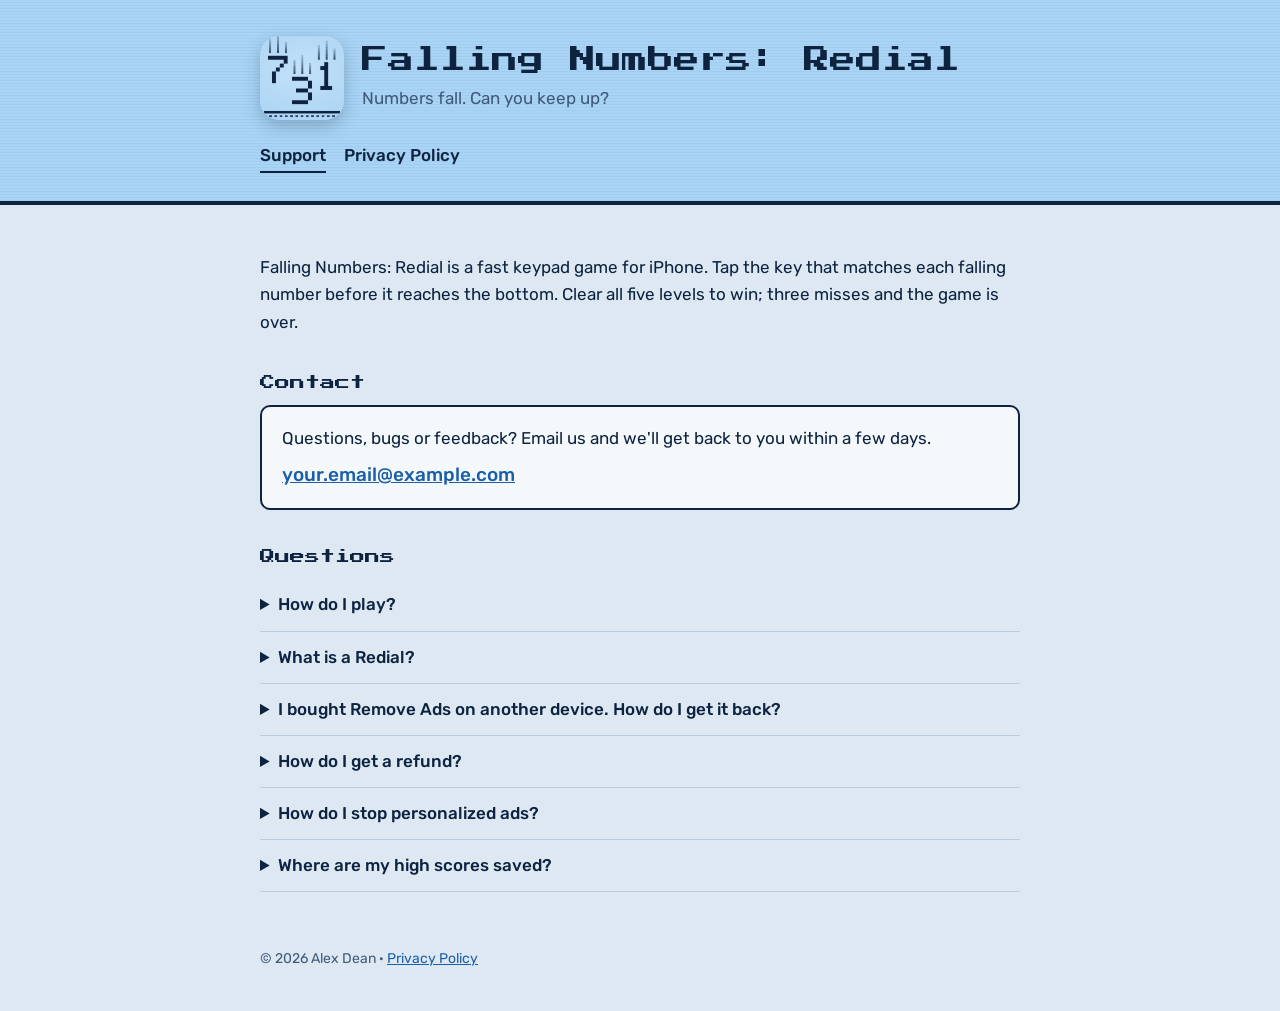
==== index.html @ 5bd40172 "Add files via upload" ====
<!DOCTYPE html>
<html lang="en">
<head>
<meta charset="utf-8">
<meta name="viewport" content="width=device-width,initial-scale=1">
<title>Falling Numbers: Redial — Support</title>
<meta name="description" content="Support for Falling Numbers: Redial, a fast keypad game for iPhone.">
<link rel="icon" href="icon.png">
<link rel="preconnect" href="https://fonts.googleapis.com">
<link href="https://fonts.googleapis.com/css2?family=Press+Start+2P&family=Rubik:wght@400;500&display=swap" rel="stylesheet">
<link rel="stylesheet" href="style.css">
</head>
<body>
<header>
  <div class="wrap">
    <div class="brand">
      <img src="icon.png" alt="Falling Numbers: Redial app icon">
      <div>
        <h1>Falling Numbers: Redial</h1>
        <p class="tag">Numbers fall. Can you keep up?</p>
      </div>
    </div>
    <nav><a href="index.html" aria-current="page">Support</a><a href="privacy.html">Privacy Policy</a></nav>
  </div>
</header>
<main>
  <div class="wrap">
    <p>Falling Numbers: Redial is a fast keypad game for iPhone. Tap the key that matches each falling number before it reaches the bottom. Clear all five levels to win; three misses and the game is over.</p>

    <h2>Contact</h2>
    <div class="card">
      <p style="margin:0">Questions, bugs or feedback? Email us and we'll get back to you within a few days.</p>
      <p class="contact" style="margin:8px 0 0"><a href="mailto:your.email@example.com">your.email@example.com</a></p>
    </div>

    <h2>Questions</h2>
    <details>
      <summary>How do I play?</summary>
      <p>Numbers drop from the top of the screen. Press the matching key on the keypad before each one reaches the bottom line. A number reaching the bottom or a wrong key is a miss. Three misses ends the game. Each level drops more numbers, faster.</p>
    </details>
    <details>
      <summary>What is a Redial?</summary>
      <p>After your third miss you can Redial once per game to get one miss back. Press # to watch a short ad, or * for no thanks. If you've bought Remove Ads, the Redial is free.</p>
    </details>
    <details>
      <summary>I bought Remove Ads on another device. How do I get it back?</summary>
      <p>On the start screen, press * to open the shop, then press 0 to Restore. Make sure you're signed in with the same Apple Account you used to buy it.</p>
    </details>
    <details>
      <summary>How do I get a refund?</summary>
      <p>Purchases are handled by Apple. Request a refund at <a href="https://reportaproblem.apple.com">reportaproblem.apple.com</a>.</p>
    </details>
    <details>
      <summary>How do I stop personalized ads?</summary>
      <p>Choose "Ask App Not to Track" when the game asks, or turn it off any time in iPhone Settings &gt; Privacy &amp; Security &gt; Tracking.</p>
    </details>
    <details>
      <summary>Where are my high scores saved?</summary>
      <p>Only on your iPhone. They aren't sent anywhere, and they're removed if you delete the app.</p>
    </details>
  </div>
</main>
<footer><div class="wrap">© 2026 Alex Dean · <a href="privacy.html">Privacy Policy</a></div></footer>
</body>
</html>
---- style.css ----
/* Falling Numbers: Redial — support site. Blue-backlit LCD look from the game. */
:root{--bg:#dde8f2;--lcd:#a9d4f5;--ink:#0d2340;--muted:#3f5a78;--card:#f4f8fb;--line:#0d2340}
*{box-sizing:border-box;min-width:0}
body{margin:0;background:var(--bg);color:var(--ink);font:17px/1.6 Rubik,system-ui,-apple-system,sans-serif}
a{color:#1a5fa8}
a:focus-visible{outline:3px solid #4fb4ff;outline-offset:2px}
header{background:var(--lcd);border-bottom:4px solid var(--line);padding:36px max(5vw,16px) 28px;
  background-image:repeating-linear-gradient(0deg,rgba(0,0,40,.04) 0 1px,transparent 1px 3px)}
.wrap{max-width:760px;margin:0 auto}
.brand{display:flex;align-items:center;gap:18px}
.brand img{width:84px;height:84px;border-radius:19px;box-shadow:0 6px 16px rgba(13,35,64,.25)}
h1{font:400 clamp(18px,4vw,26px)/1.3 "Press Start 2P",monospace;margin:0}
.tag{margin:8px 0 0;color:var(--muted)}
nav{display:flex;gap:18px;flex-wrap:wrap;margin-top:22px;font-weight:500}
nav a{color:var(--ink);text-decoration:none;border-bottom:2px solid transparent;padding-bottom:2px}
nav a[aria-current]{border-color:var(--ink)}
main{padding:32px max(5vw,16px) 56px}
h2{font:400 15px/1.4 "Press Start 2P",monospace;margin:36px 0 12px}
.card{background:var(--card);border:2px solid var(--line);border-radius:10px;padding:18px 20px}
.contact{font-size:19px;font-weight:500}
details{border-bottom:1px solid #b9cbdc;padding:12px 0}
summary{cursor:pointer;font-weight:500}
details p{margin:8px 0 0}
footer{color:var(--muted);font-size:14px;padding:0 max(5vw,16px) 40px}
@media(max-width:600px){.brand img{width:64px;height:64px;border-radius:14px}}
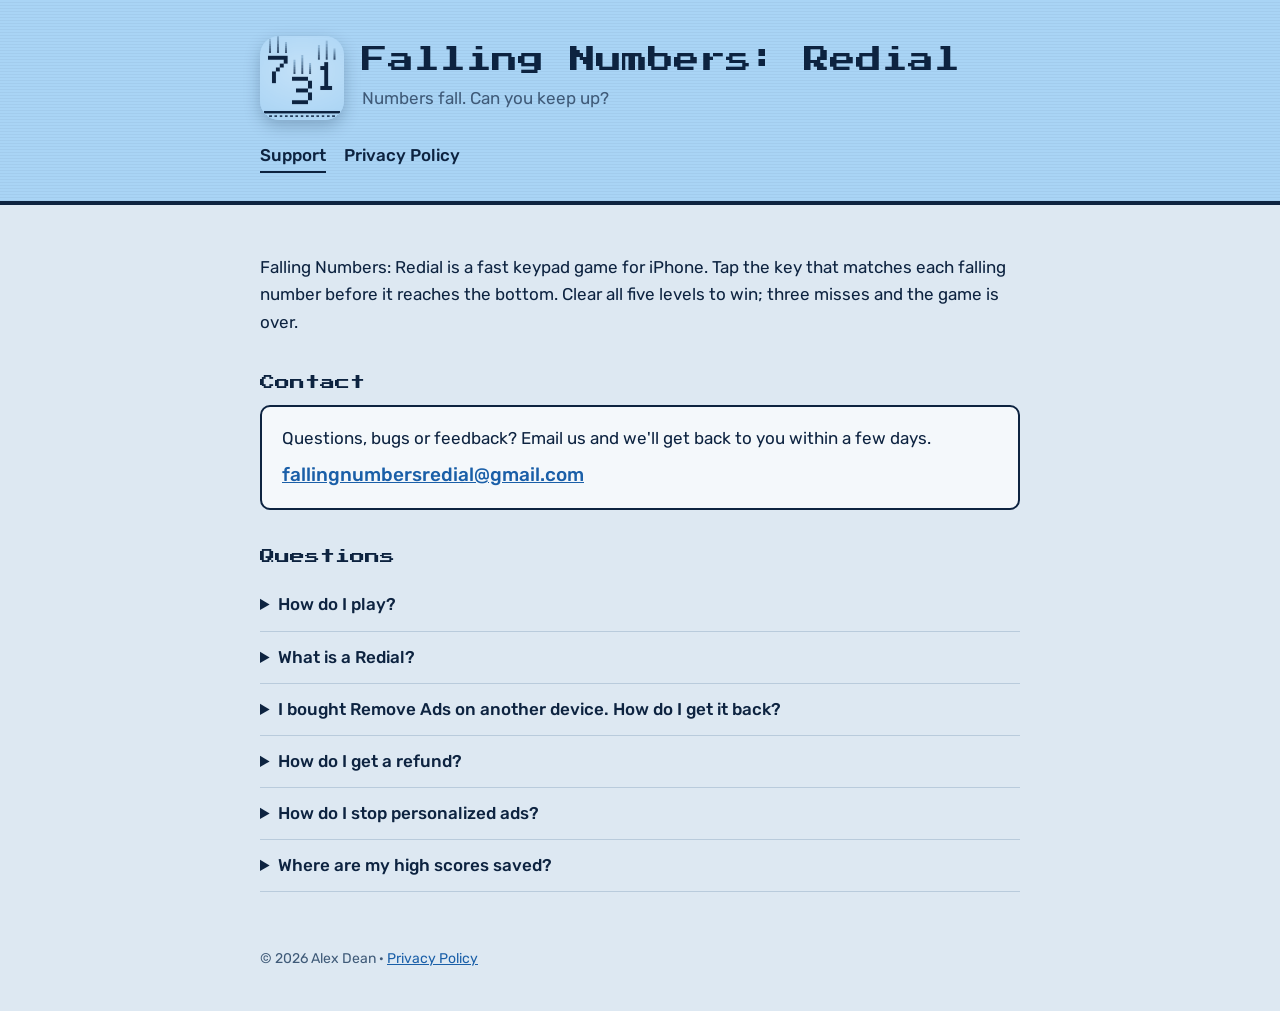
==== commit 4147a1aa: "Add files via upload" ====
--- a/index.html
+++ b/index.html
@@ -30,7 +30,7 @@
     <h2>Contact</h2>
     <div class="card">
       <p style="margin:0">Questions, bugs or feedback? Email us and we'll get back to you within a few days.</p>
-      <p class="contact" style="margin:8px 0 0"><a href="mailto:your.email@example.com">your.email@example.com</a></p>
+      <p class="contact" style="margin:8px 0 0"><a href="mailto:fallingnumbersredial@gmail.com">fallingnumbersredial@gmail.com</a></p>
     </div>
 
     <h2>Questions</h2>
